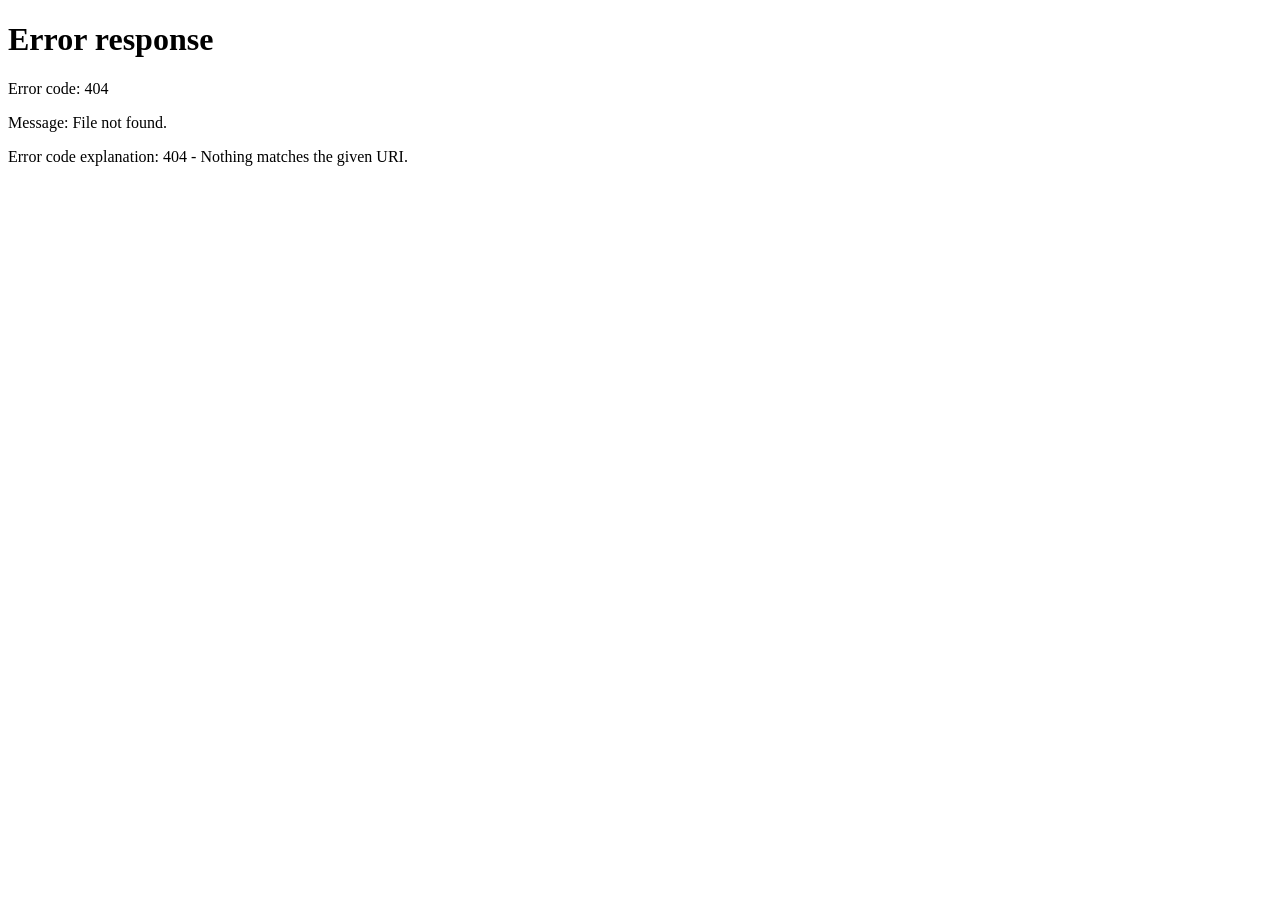
==== frontend/booking.html @ 2d78b128 "Merge pull request #2 from Krishna-Rawat-247/main Update booking and profile functionality" ====
<!DOCTYPE html>
<html lang="en">
<head>
    <meta charset="UTF-8">
    <meta name="viewport" content="width=device-width, initial-scale=1.0">
    <title>Library Reservation</title>
    <style>
        body {
            font-family: Arial, sans-serif;
            margin: 0;
            padding: 20px;
            background-color: #f5f5f5;
        }
        header {
            display: flex;
            justify-content: space-between;
            align-items: center;
            margin-bottom: 30px;
        }
        nav a {
            margin-left: 20px;
            text-decoration: none;
            color: #333;
        }
        .container {
            display: flex;
            gap: 30px;
        }
        .resource-section,
        .booking-section {
            background-color: white;
            padding: 20px;
            border-radius: 10px;
        }
        .resource-section {
            flex: 2;
        }
        .booking-section {
            flex: 1;
        }
        .filters {
            display: flex;
            gap: 10px;
            margin-bottom: 20px;
        }
        select,
        input,
        button {
            padding: 10px;
        }
        .resource-map {
            display: grid;
            grid-template-columns: repeat(5, 1fr);
            gap: 10px;
        }
        .resource-card {
            padding: 20px 10px;
            border: 1px solid #ccc;
            border-radius: 6px;
            text-align: center;
            cursor: pointer;
        }
        .resource-card:hover {
            background-color: #eee;
        }
        .booking-form {
            display: flex;
            flex-direction: column;
            gap: 15px;
        }
    </style>
</head>
<body>
    <header>
        <div>
            <h1>Library Reservation</h1>
            <p>Reserve your seat or library resource</p>
        </div>
        <nav>
            <a href="index.html">Home</a>
            <a href="myBooking.html">My Bookings</a>
            <a href="profile.html">Profile</a>
        </nav>
    </header>

    <main class="container">
        <section class="resource-section">
            <h2>Library Resources</h2>

            <div class="filters">
                <select id="resourceType">
                    <option value="all">All Resources</option>
                    <option value="seat">Seats</option>
                    <option value="discussion-room">Discussion Rooms</option>
                    <option value="projector">Projectors</option>
                </select>

                <select id="zone">
                    <option value="all">All Zones</option>
                    <option value="North Wing">North Wing</option>
                    <option value="South Wing">South Wing</option>
                </select>
            </div>

            <div id="resourceMap" class="resource-map"></div>
        </section>

        <section class="booking-section">
            <h2>Reserve Resource</h2>

            <div id="selectedResource">
                <p>Select a seat or resource to continue.</p>
            </div>

            <form id="bookingForm" class="booking-form">
                <label for="date">Date</label>
                <input type="date" id="date">

                <label for="startTime">Start Time</label>
                <input type="time" id="startTime">

                <label for="endTime">End Time</label>
                <input type="time" id="endTime">

                <button type="submit">Reserve</button>
            </form>
        </section>
    </main>

    <script>
        let resources = [];
        let selectedResource = null;
        let selectedResourceDiv = document.getElementById("selectedResource");
        let currentUser = JSON.parse(localStorage.getItem("currentUser"));

        if (!currentUser) {
            alert("Please login first");
            window.location.href = "login.html";
        }

        let getResources = async () => {
            let response = await fetch("http://localhost:3000/resources");
            resources = await response.json();
            showResources();
        };

        getResources();

        let showResources = () => {
            let resourceType = document.getElementById("resourceType").value;
            let zone = document.getElementById("zone").value;
            let date = document.getElementById("date").value;
            let startTime = document.getElementById("startTime").value;
            let endTime = document.getElementById("endTime").value;
            let resourceMap = document.getElementById("resourceMap");

            resourceMap.innerHTML = "";

            let bookings = JSON.parse(localStorage.getItem("bookings")) || [];

            let filteredResources = resources.filter(resource => {
                return (resourceType === "all" || resource.type === resourceType) &&
                    (zone === "all" || resource.zone === zone);
            });

            filteredResources.forEach(resource => {
                let booked = false;

                if (date !== "" && startTime !== "" && endTime !== "") {
                    booked = bookings.find(booking =>
                        booking.resourcesid === resource.id &&
                        booking.date === date &&
                        booking.startTime < endTime &&
                        booking.endTime > startTime
                    );
                }

                let status = booked ? "Reserved" : "Available";

                resourceMap.innerHTML += `
                    <div class="resource-card" onclick="selectResource('${resource.id}')">
                        <h3>${resource.name}</h3>
                        <p>Type: ${resource.type}</p>
                        <p>Zone: ${resource.zone}</p>
                        <p>Capacity: ${resource.capacity}</p>
                        <p>Status: ${status}</p>
                    </div>
                `;
            });
        };

        document.getElementById("resourceType").addEventListener("change", showResources);
        document.getElementById("zone").addEventListener("change", showResources);
        document.getElementById("date").addEventListener("change", showResources);
        document.getElementById("startTime").addEventListener("change", showResources);
        document.getElementById("endTime").addEventListener("change", showResources);

        let selectResource = (id) => {
            selectedResource = resources.find(resource => resource.id === id);

            selectedResourceDiv.innerHTML = `
                <h3>${selectedResource.name}</h3>
                <p>Type: ${selectedResource.type}</p>
                <p>Zone: ${selectedResource.zone}</p>
                <p>Capacity: ${selectedResource.capacity}</p>
            `;
        };

        let bookingForm = document.getElementById("bookingForm");

        bookingForm.addEventListener("submit", (event) => {
            event.preventDefault();

            let date = document.getElementById("date").value;
            let startTime = document.getElementById("startTime").value;
            let endTime = document.getElementById("endTime").value;

            if (!currentUser) {
                alert("Please login first");
                window.location.href = "login.html";
                return;
            }

            if (selectedResource === null) {
                alert("Please select a resource first");
                return;
            }

            if (date === "" || startTime === "" || endTime === "") {
                alert("Please fill all the details");
                return;
            }

            if (startTime >= endTime) {
                alert("End time must be after start time");
                return;
            }

            let bookings = JSON.parse(localStorage.getItem("bookings")) || [];

            let exist = bookings.find(booking =>
                booking.resourcesid === selectedResource.id &&
                booking.date === date &&
                booking.startTime < endTime &&
                booking.endTime > startTime
            );

            if (exist) {
                alert("This resource is already booked for this time");
                return;
            }

            let stud = {
                userEmail: currentUser.email,
                userName: currentUser.name,
                resourcesid: selectedResource.id,
                resourcesName: selectedResource.name,
                date: date,
                startTime: startTime,
                endTime: endTime
            };

            bookings.push(stud);

            localStorage.setItem("bookings", JSON.stringify(bookings));

            alert("Resource booked successfully");

            bookingForm.reset();

            selectedResource = null;

            selectedResourceDiv.innerHTML = `
                <p>Select a seat or resource to continue.</p>
            `;

            showResources();
        });
    </script>
</body>
</html>
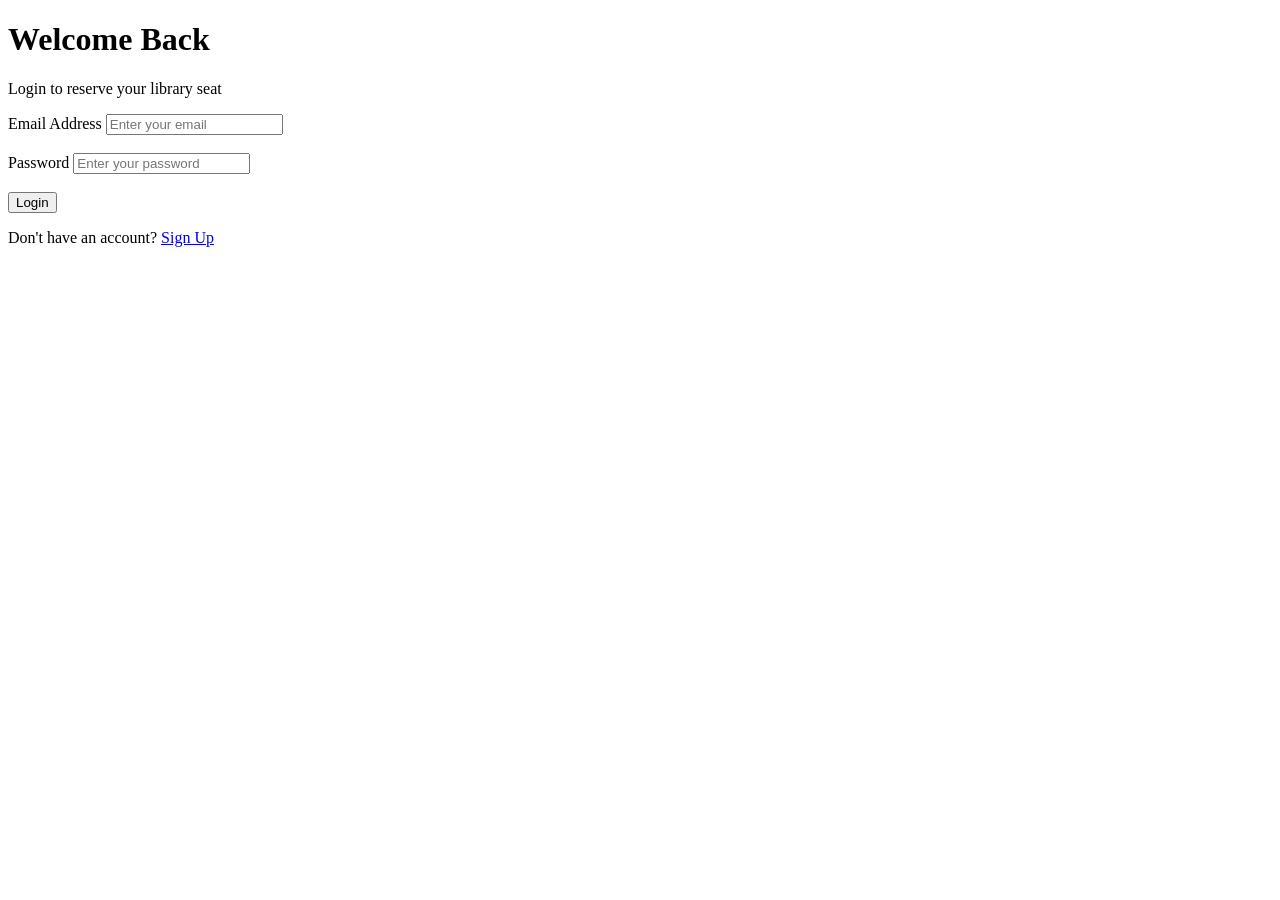
==== commit d8b86b65: "refactor: unify app data with JSON Server" ====
--- a/frontend/booking.html
+++ b/frontend/booking.html
@@ -91,7 +91,7 @@
                 <select id="resourceType">
                     <option value="all">All Resources</option>
                     <option value="seat">Seats</option>
-                    <option value="discussion-room">Discussion Rooms</option>
+                    <option value="discussion_room">Discussion Rooms</option>
                     <option value="projector">Projectors</option>
                 </select>
 
@@ -146,7 +146,7 @@
 
         getResources();
 
-        let showResources = () => {
+        let showResources = async () => {
             let resourceType = document.getElementById("resourceType").value;
             let zone = document.getElementById("zone").value;
             let date = document.getElementById("date").value;
@@ -156,7 +156,8 @@
 
             resourceMap.innerHTML = "";
 
-            let bookings = JSON.parse(localStorage.getItem("bookings")) || [];
+            let res = await fetch("http://localhost:3000/reservations");
+            let reservations = await res.json();
 
             let filteredResources = resources.filter(resource => {
                 return (resourceType === "all" || resource.type === resourceType) &&
@@ -167,11 +168,13 @@
                 let booked = false;
 
                 if (date !== "" && startTime !== "" && endTime !== "") {
-                    booked = bookings.find(booking =>
-                        booking.resourcesid === resource.id &&
-                        booking.date === date &&
-                        booking.startTime < endTime &&
-                        booking.endTime > startTime
+                    booked = reservations.find(reservation =>
+                        String(reservation.resourceId) === String(resource.id) &&
+                        reservation.date === date &&
+                        reservation.startTime < endTime &&
+                        reservation.endTime > startTime &&
+                        reservation.status !== "cancelled" &&
+                        reservation.status !== "no_show"
                     );
                 }
 
@@ -179,7 +182,7 @@
 
                 resourceMap.innerHTML += `
                     <div class="resource-card" onclick="selectResource('${resource.id}')">
-                        <h3>${resource.name}</h3>
+                        <h3>${resource.label || resource.name}</h3>
                         <p>Type: ${resource.type}</p>
                         <p>Zone: ${resource.zone}</p>
                         <p>Capacity: ${resource.capacity}</p>
@@ -196,10 +199,10 @@
         document.getElementById("endTime").addEventListener("change", showResources);
 
         let selectResource = (id) => {
-            selectedResource = resources.find(resource => resource.id === id);
+            selectedResource = resources.find(resource => String(resource.id) === String(id));
 
             selectedResourceDiv.innerHTML = `
-                <h3>${selectedResource.name}</h3>
+                <h3>${selectedResource.label || selectedResource.name}</h3>
                 <p>Type: ${selectedResource.type}</p>
                 <p>Zone: ${selectedResource.zone}</p>
                 <p>Capacity: ${selectedResource.capacity}</p>
@@ -208,7 +211,7 @@
 
         let bookingForm = document.getElementById("bookingForm");
 
-        bookingForm.addEventListener("submit", (event) => {
+        bookingForm.addEventListener("submit", async (event) => {
             event.preventDefault();
 
             let date = document.getElementById("date").value;
@@ -236,13 +239,16 @@
                 return;
             }
 
-            let bookings = JSON.parse(localStorage.getItem("bookings")) || [];
-
-            let exist = bookings.find(booking =>
-                booking.resourcesid === selectedResource.id &&
-                booking.date === date &&
-                booking.startTime < endTime &&
-                booking.endTime > startTime
+            let res = await fetch("http://localhost:3000/reservations");
+            let reservations = await res.json();
+
+            let exist = reservations.find(reservation =>
+                String(reservation.resourceId) === String(selectedResource.id) &&
+                reservation.date === date &&
+                reservation.startTime < endTime &&
+                reservation.endTime > startTime &&
+                reservation.status !== "cancelled" &&
+                reservation.status !== "no_show"
             );
 
             if (exist) {
@@ -250,19 +256,30 @@
                 return;
             }
 
-            let stud = {
-                userEmail: currentUser.email,
-                userName: currentUser.name,
-                resourcesid: selectedResource.id,
-                resourcesName: selectedResource.name,
+            let newReservation = {
+                userId: currentUser.id,
+                resourceId: selectedResource.id,
                 date: date,
                 startTime: startTime,
-                endTime: endTime
+                endTime: endTime,
+                status: "pending",
+                priorityScore: null,
+                checkedIn: false,
+                createdAt: new Date().toISOString()
             };
 
-            bookings.push(stud);
-
-            localStorage.setItem("bookings", JSON.stringify(bookings));
+            let response = await fetch("http://localhost:3000/reservations", {
+                method: "POST",
+                headers: {
+                    "Content-Type": "application/json"
+                },
+                body: JSON.stringify(newReservation)
+            });
+
+            if (!response.ok) {
+                alert("Booking failed");
+                return;
+            }
 
             alert("Resource booked successfully");
 
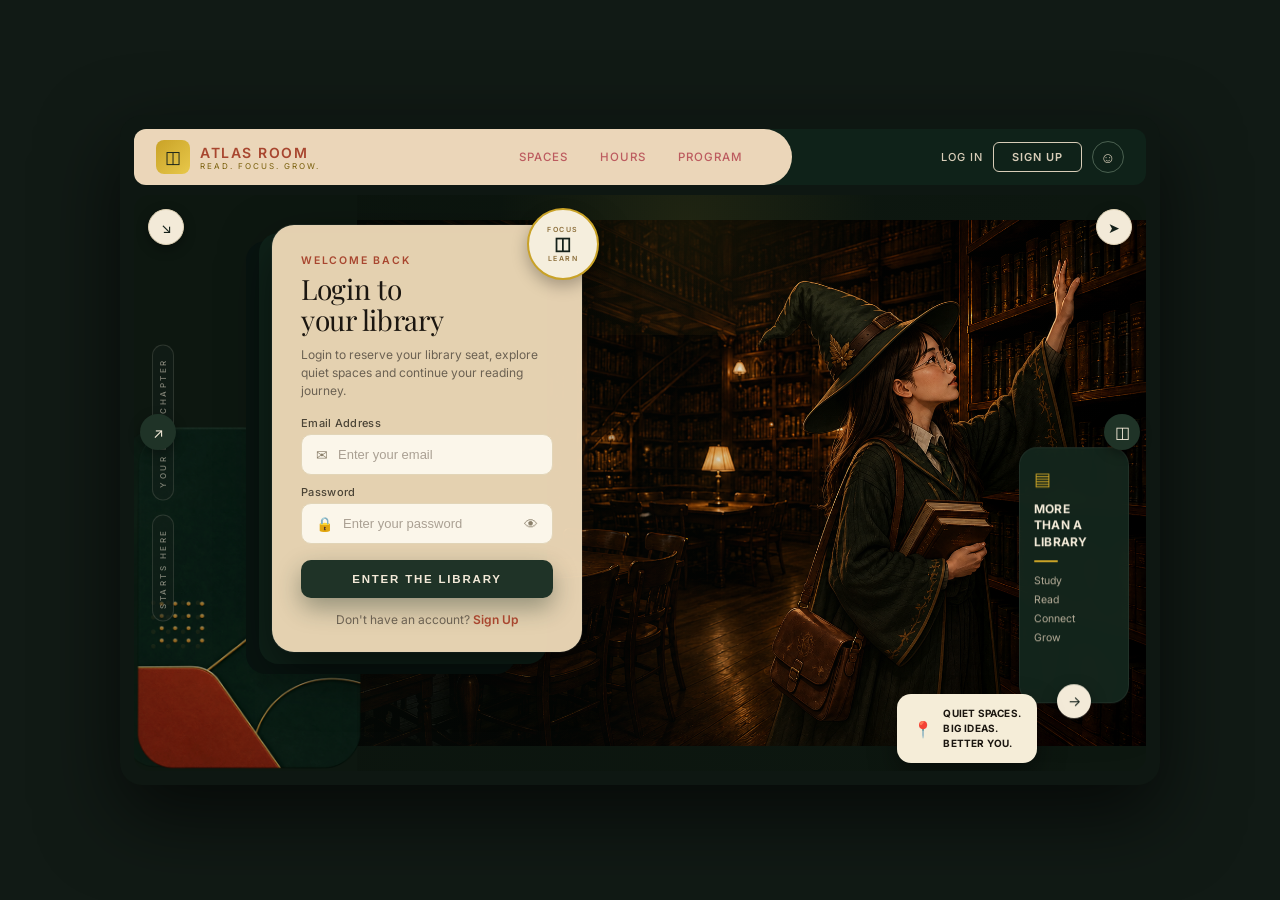
==== commit fd0a6c54: "frontend: booking page seat picker (map of the chosen room, taken seats, choose seats, send the wish" ====
--- a/frontend/booking.html
+++ b/frontend/booking.html
@@ -1,146 +1,267 @@
 <!DOCTYPE html>
 <html lang="en">
+
 <head>
     <meta charset="UTF-8">
     <meta name="viewport" content="width=device-width, initial-scale=1.0">
-    <title>Library Reservation</title>
-    <style>
-        body {
-            font-family: Arial, sans-serif;
-            margin: 0;
-            padding: 20px;
-            background-color: #f5f5f5;
-        }
-        header {
-            display: flex;
-            justify-content: space-between;
-            align-items: center;
-            margin-bottom: 30px;
-        }
-        nav a {
-            margin-left: 20px;
-            text-decoration: none;
-            color: #333;
-        }
-        .container {
-            display: flex;
-            gap: 30px;
-        }
-        .resource-section,
-        .booking-section {
-            background-color: white;
-            padding: 20px;
-            border-radius: 10px;
-        }
-        .resource-section {
-            flex: 2;
-        }
-        .booking-section {
-            flex: 1;
-        }
-        .filters {
-            display: flex;
-            gap: 10px;
-            margin-bottom: 20px;
-        }
-        select,
-        input,
-        button {
-            padding: 10px;
-        }
-        .resource-map {
-            display: grid;
-            grid-template-columns: repeat(5, 1fr);
-            gap: 10px;
-        }
-        .resource-card {
-            padding: 20px 10px;
-            border: 1px solid #ccc;
-            border-radius: 6px;
-            text-align: center;
-            cursor: pointer;
-        }
-        .resource-card:hover {
-            background-color: #eee;
-        }
-        .booking-form {
-            display: flex;
-            flex-direction: column;
-            gap: 15px;
-        }
-    </style>
+    <title>Reserve a Resource — Atlas Room</title>
+    <link rel="preconnect" href="https://fonts.googleapis.com">
+    <link rel="preconnect" href="https://fonts.gstatic.com" crossorigin>
+    <link
+        href="https://fonts.googleapis.com/css2?family=DM+Serif+Display:ital@0;1&family=Cinzel:wght@500;600;700;800;900&family=Inter:wght@300;400;500;600;700;800&family=JetBrains+Mono:wght@400;500;600;700&display=swap"
+        rel="stylesheet">
+    <link rel="stylesheet" href="css/index.css">
+    <link rel="stylesheet" href="css/app.css">
+    <link rel="stylesheet" href="css/seats.css">
 </head>
+
 <body>
-    <header>
-        <div>
-            <h1>Library Reservation</h1>
-            <p>Reserve your seat or library resource</p>
+
+    <!-- Full-Screen Interactive Golden Constellation Canvas Animation -->
+    <canvas id="goldenConstellationCanvas" class="golden-constellation-bg"></canvas>
+
+    <!-- ==================== HEADER & NAVIGATION ==================== -->
+    <header class="header">
+        <div class="container header__inner">
+            <!-- Brand Logo -->
+            <a href="index.html" class="brand" aria-label="Atlas Room Home">
+                <svg class="brand__icon" width="28" height="28" viewBox="0 0 28 28" fill="none"
+                    xmlns="http://www.w3.org/2000/svg">
+                    <polygon points="14,3 25,9 14,15 3,9" fill="#F1E6D1" opacity="0.95" />
+                    <polygon points="3,9 14,15 14,25 3,19" fill="#944638" />
+                    <polygon points="14,15 25,9 25,19 14,25" fill="#4A261D" />
+                </svg>
+                <span class="brand__name">ATLAS ROOM</span>
+            </a>
+
+            <!-- Center Links -->
+            <nav class="nav__links" id="navLinks" aria-label="Main Navigation">
+                <a href="index.html" class="nav__link">HOME</a>
+                <a href="booking.html" class="nav__link active">RESERVE A SEAT</a>
+                <a href="myBooking.html" class="nav__link">MY BOOKINGS</a>
+                <a href="profile.html" class="nav__link">PROFILE</a>
+                <a href="admin.html" class="nav__link" id="navAdminBtn" style="display: none;">ADMIN</a>
+                <a href="login.html" class="nav__link" id="navLoginBtn">LOG IN</a>
+                <a href="sign_up.html" class="nav__link" id="navSignupBtn">SIGN UP</a>
+            </nav>
+
+            <!-- Right Actions -->
+            <div class="header__actions">
+                <a href="myBooking.html" class="btn btn--outline-dark">MY RESERVATIONS</a>
+            </div>
         </div>
-        <nav>
-            <a href="index.html">Home</a>
-            <a href="myBooking.html">My Bookings</a>
-            <a href="profile.html">Profile</a>
-        </nav>
     </header>
 
+    <!-- ==================== TOP DECORATIVE SHELF WIDGET ==================== -->
+    <section class="shelf-widget" aria-hidden="true">
+        <div class="shelf-widget__top-bar">
+            <div class="shelf-widget__pills">
+                <span class="pill pill--brick"></span>
+                <span class="pill pill--dark"></span>
+                <span class="pill pill--brick"></span>
+            </div>
+            <div class="shelf-widget__lines">
+                <span class="line"></span>
+                <span class="line"></span>
+                <span class="line"></span>
+                <span class="line"></span>
+            </div>
+        </div>
+        <div class="shelf-widget__bottom-bar">
+            <div class="shelf-widget__olive-light"></div>
+            <div class="shelf-widget__olive-dark"></div>
+        </div>
+    </section>
+
+    <!-- ==================== MAIN CONTENT ==================== -->
     <main class="container">
-        <section class="resource-section">
-            <h2>Library Resources</h2>
-
-            <div class="filters">
-                <select id="resourceType">
-                    <option value="all">All Resources</option>
-                    <option value="seat">Seats</option>
-                    <option value="discussion_room">Discussion Rooms</option>
-                    <option value="projector">Projectors</option>
-                </select>
-
-                <select id="zone">
-                    <option value="all">All Zones</option>
-                    <option value="North Wing">North Wing</option>
-                    <option value="South Wing">South Wing</option>
-                </select>
-            </div>
-
-            <div id="resourceMap" class="resource-map"></div>
-        </section>
-
-        <section class="booking-section">
-            <h2>Reserve Resource</h2>
-
-            <div id="selectedResource">
-                <p>Select a seat or resource to continue.</p>
-            </div>
-
-            <form id="bookingForm" class="booking-form">
-                <label for="date">Date</label>
-                <input type="date" id="date">
-
-                <label for="startTime">Start Time</label>
-                <input type="time" id="startTime">
-
-                <label for="endTime">End Time</label>
-                <input type="time" id="endTime">
-
-                <button type="submit">Reserve</button>
-            </form>
-        </section>
+        <div class="page-header">
+            <span class="eyebrow">LIBRARY SEAT & RESOURCE RESERVATION</span>
+            <h1 class="page-title">Reserve a Resource</h1>
+            <p class="page-subtitle">Select a study room, discussion carrel, or workstation. Priority Queue allocation
+                automatically guarantees fair access for academic deadlines.</p>
+        </div>
+
+        <div class="booking-layout">
+            <!-- Left Column: Available Resources Grid & Filters -->
+            <section class="resource-section">
+                <div class="resource-section__header">
+                    <h2 class="section-heading">Available Spaces</h2>
+                </div>
+
+                <!-- Modern Filter Controls -->
+                <div class="filters">
+                    <div class="filter-group">
+                        <label class="filter-label" for="resourceType">Resource Type</label>
+                        <select id="resourceType">
+                            <option value="all">All Resources</option>
+                            <option value="conference room">Conference Room</option>
+                            <option value="study room">Study Rooms</option>
+                            <option value="discussion_room">Research Rooms</option>
+                            <option value="carrel">Individual Carrels</option>
+                            <option value="computer station">Computer Stations</option>
+                            <option value="seminar hall">Projector Room</option>
+                            <option value="reading pod">Reading Pods</option>
+                            <option value="community study hall">Community Study Hall</option>
+                        </select>
+                    </div>
+
+                    <div class="filter-group">
+                        <label class="filter-label" for="zone">Library Zone</label>
+                        <select id="zone">
+                            <option value="all">All Library Zones</option>
+                            <option value="Silent Zone">Silent Zone</option>
+                            <option value="Collaborative Zone">Collaborative Zone</option>
+                            <option value="Digital Lab">Digital Lab</option>
+                            <option value="Conference Zone">Conference Zone</option>
+                            <option value="Open Reading Zone">Open Reading Zone</option>
+                        </select>
+                    </div>
+                </div>
+
+                <!-- Resource Cards Grid -->
+                <div id="resourceMap" class="resource-map"></div>
+            </section>
+
+            <!-- Right Column: Selected Space & Booking Form -->
+            <section class="booking-section">
+                <span class="eyebrow">TIME SLOT & CONFIRMATION</span>
+                <h2 class="section-heading" style="font-size: 1.35rem; margin-bottom: 16px;">Booking Details</h2>
+
+                <div id="selectedResource">
+                    <p style="text-align: center; padding: 12px 0;">Select a seat or space from the left to begin.</p>
+                </div>
+
+                <!-- Suggestions: other spaces with enough free seats (shown only when the chosen one is too full) -->
+                <div id="suggestionsBox" class="resource-card" style="margin: 12px 0; cursor: default;" hidden>
+                    <h3>Suggestions</h3>
+                    <p id="suggestionsHint"></p>
+                    <div id="suggestionsList"></div>
+                </div>
+
+                <!-- Seat picker: the map of the chosen room (shown only for rooms that have a seat map) -->
+                <div id="seatBox" class="resource-card" style="margin: 12px 0; cursor: default;" hidden>
+                    <h3>Choose your seats</h3>
+                    <p id="seatHint"></p>
+                    <div class="seat-front">FRONT OF THE ROOM</div>
+                    <div id="seatGrid"></div>
+                    <div class="seat-legend">
+                        <span><span class="seat seat-free"></span>Free</span>
+                        <span><span class="seat seat-taken"></span>Taken</span>
+                        <span><span class="seat seat-chosen"></span>Your choice</span>
+                    </div>
+                    <div id="seatChosen"></div>
+                    <button type="button" id="seatClearBtn" class="btn btn--outline-dark" style="margin-top: 8px;">CLEAR MY CHOICE</button>
+                </div>
+
+                <form id="bookingForm" class="booking-form">
+                    <div class="form-group">
+                        <label for="date">Date</label>
+                        <input type="date" id="date" required>
+                    </div>
+
+                    <div class="form-group">
+                        <label for="startTime">Start Time</label>
+                        <input type="time" id="startTime" step="1800" required>
+                    </div>
+
+                    <div class="form-group">
+                        <label for="endTime">End Time</label>
+                        <input type="time" id="endTime" step="1800" required>
+                    </div>
+
+                    <div class="form-group">
+                        <label for="purpose">Purpose</label>
+                        <select id="purpose">
+                            <option value="general_study">General study</option>
+                            <option value="project_work">Project work</option>
+                            <option value="quarterly_test">Quarterly test</option>
+                            <option value="mid_semester_exam">Mid semester exam</option>
+                            <option value="end_semester_exam">End semester exam</option>
+                            <option value="job_interview">Job interview</option>
+                        </select>
+                    </div>
+
+                    <div class="form-group" id="eventDateGroup" hidden>
+                        <label for="eventDate">Event date (day of the exam or interview)</label>
+                        <input type="date" id="eventDate">
+                    </div>
+
+                    <div class="form-group">
+                        <label for="memberEmails">Other group members' emails (optional)</label>
+                        <input type="text" id="memberEmails" placeholder="friend1@university.edu, friend2@university.edu">
+                    </div>
+
+                    <button type="submit" class="btn btn--brick-cta">SEND REQUEST →</button>
+                </form>
+            </section>
+        </div>
     </main>
 
+    <!-- ==================== FOOTER ==================== -->
+    <footer class="footer">
+        <div class="container">
+            <p>Atlas Room &copy; 2026. University Library Management System with Dynamic Priority Queue.</p>
+        </div>
+    </footer>
+
+    <script src="js/api.js"></script>
+    <script src="js/seatGrid.js"></script>
     <script>
         let resources = [];
         let selectedResource = null;
         let selectedResourceDiv = document.getElementById("selectedResource");
         let currentUser = JSON.parse(localStorage.getItem("currentUser"));
 
-        if (!currentUser) {
+        if (!currentUser || !localStorage.getItem("token")) {
             alert("Please login first");
             window.location.href = "login.html";
         }
 
         let getResources = async () => {
-            let response = await fetch("http://localhost:3000/resources");
-            resources = await response.json();
+            try {
+                let result = await apiGet("/resources");
+                resources = result.data;
+            } catch (error) {
+                alert(error.message);
+                return;
+            }
+
+            let urlParams = new URLSearchParams(window.location.search);
+            let typeParam = urlParams.get("type") || urlParams.get("resourceType");
+            if (typeParam) {
+                let resourceTypeSelect = document.getElementById("resourceType");
+                if (resourceTypeSelect) {
+                    let matchedOpt = Array.from(resourceTypeSelect.options).find(opt =>
+                        opt.value.toLowerCase() === typeParam.toLowerCase() ||
+                        opt.text.toLowerCase().includes(typeParam.toLowerCase())
+                    );
+                    if (matchedOpt) {
+                        resourceTypeSelect.value = matchedOpt.value;
+                    } else {
+                        let newOpt = new Option(typeParam, typeParam);
+                        resourceTypeSelect.add(newOpt);
+                        resourceTypeSelect.value = typeParam;
+                    }
+                }
+            }
+
+            let zoneParam = urlParams.get("zone");
+            if (zoneParam) {
+                let zoneSelect = document.getElementById("zone");
+                if (zoneSelect) {
+                    let matchedOpt = Array.from(zoneSelect.options).find(opt =>
+                        opt.value.toLowerCase() === zoneParam.toLowerCase() ||
+                        opt.text.toLowerCase().includes(zoneParam.toLowerCase()) ||
+                        (zoneParam.toLowerCase().includes("silent") && opt.value === "Silent Zone") ||
+                        (zoneParam.toLowerCase().includes("quiet") && opt.value === "Silent Zone")
+                    );
+                    if (matchedOpt) {
+                        zoneSelect.value = matchedOpt.value;
+                    }
+                }
+            }
+
             showResources();
         };
 
@@ -156,31 +277,45 @@
 
             resourceMap.innerHTML = "";
 
-            let res = await fetch("http://localhost:3000/reservations");
-            let reservations = await res.json();
-
             let filteredResources = resources.filter(resource => {
-                return (resourceType === "all" || resource.type === resourceType) &&
-                    (zone === "all" || resource.zone === zone);
+                if (resource.active === false) {
+                    return false;
+                }
+                let matchesType = resourceType === "all" ||
+                    resource.type.toLowerCase() === resourceType.toLowerCase() ||
+                    (resourceType.toLowerCase() === "conference room" && (resource.type.toLowerCase().includes("discussion") || resource.type.toLowerCase().includes("community") || resource.type.toLowerCase().includes("conference"))) ||
+                    (resourceType.toLowerCase() === "seminar hall" && (resource.type.toLowerCase().includes("seminar") || resource.type.toLowerCase().includes("projector"))) ||
+                    (resourceType.toLowerCase() === "discussion_room" && (resource.type.toLowerCase().includes("discussion") || resource.type.toLowerCase().includes("research")));
+
+                let matchesZone = zone === "all" ||
+                    resource.zone === zone ||
+                    (zone === "Silent Zone" && (resource.zone === "Silent Zone" || resource.zone === "Quiet Zone" || resource.zone === "Silent Room"));
+
+                return matchesType && matchesZone;
             });
 
-            filteredResources.forEach(resource => {
-                let booked = false;
-
-                if (date !== "" && startTime !== "" && endTime !== "") {
-                    booked = reservations.find(reservation =>
-                        String(reservation.resourceId) === String(resource.id) &&
-                        reservation.date === date &&
-                        reservation.startTime < endTime &&
-                        reservation.endTime > startTime &&
-                        reservation.status !== "cancelled" &&
-                        reservation.status !== "no_show"
-                    );
-                }
-
-                let status = booked ? "Reserved" : "Available";
-
-                resourceMap.innerHTML += `
+            let cardsHtml = "";
+
+            for (let i = 0; i < filteredResources.length; i++) {
+                let resource = filteredResources[i];
+                let status = `Available (${resource.capacity} seat${resource.capacity !== 1 ? 's' : ''})`;
+
+                // the server counts the booked seats for the chosen time
+                if (date !== "" && startTime !== "" && endTime !== "" && startTime < endTime) {
+                    try {
+                        let result = await apiGet(
+                            `/resources/${resource.id}/availability?date=${date}&startTime=${startTime}&endTime=${endTime}`
+                        );
+                        let availableSeats = result.data.available;
+                        status = availableSeats === 0
+                            ? "Full"
+                            : `Available (${availableSeats} seat${availableSeats !== 1 ? 's' : ''} left)`;
+                    } catch (error) {
+                        status = "Availability not known";
+                    }
+                }
+
+                cardsHtml += `
                     <div class="resource-card" onclick="selectResource('${resource.id}')">
                         <h3>${resource.label || resource.name}</h3>
                         <p>Type: ${resource.type}</p>
@@ -189,7 +324,9 @@
                         <p>Status: ${status}</p>
                     </div>
                 `;
-            });
+            }
+
+            resourceMap.innerHTML = cardsHtml;
         };
 
         document.getElementById("resourceType").addEventListener("change", showResources);
@@ -207,16 +344,218 @@
                 <p>Zone: ${selectedResource.zone}</p>
                 <p>Capacity: ${selectedResource.capacity}</p>
             `;
+            updateSuggestions();
+            chosenSeats = [];
+            loadSeatMap();
         };
 
-        let bookingForm = document.getElementById("bookingForm");
-
-        bookingForm.addEventListener("submit", async (event) => {
-            event.preventDefault();
-
+        // ---- suggestions (Phase 3) ----
+        // the group is the person who books plus the emails in the members box
+        let getGroupSize = () => {
+            let emails = document.getElementById("memberEmails").value
+                .split(",")
+                .map(email => email.trim())
+                .filter(email => email !== "");
+            return 1 + emails.length;
+        };
+
+        // each call gets a number, so an old slow answer never replaces a newer one
+        let suggestionsCall = 0;
+
+        // when the chosen space has fewer free seats than the group, ask the server for other spaces
+        let updateSuggestions = async () => {
+            let box = document.getElementById("suggestionsBox");
             let date = document.getElementById("date").value;
             let startTime = document.getElementById("startTime").value;
             let endTime = document.getElementById("endTime").value;
+            let call = ++suggestionsCall;
+
+            box.hidden = true;
+            if (selectedResource === null || date === "" || startTime === "" || endTime === "" || startTime >= endTime) {
+                return;
+            }
+            let groupSize = getGroupSize();
+
+            try {
+                let availability = await apiGet(
+                    `/resources/${selectedResource.id}/availability?date=${date}&startTime=${startTime}&endTime=${endTime}`
+                );
+                if (availability.data.available >= groupSize) {
+                    return;
+                }
+                let query = `date=${date}&startTime=${startTime}&endTime=${endTime}&groupSize=${groupSize}` +
+                    `&type=${encodeURIComponent(selectedResource.type)}&zone=${encodeURIComponent(selectedResource.zone || "")}`;
+                let result = await apiGet("/recommendations?" + query);
+                if (call !== suggestionsCall) {
+                    return;
+                }
+                showSuggestions(result.data.slice(0, 5));
+            } catch (error) {
+                // the box simply stays hidden
+            }
+        };
+
+        let showSuggestions = (list) => {
+            let box = document.getElementById("suggestionsBox");
+            let hint = document.getElementById("suggestionsHint");
+            let listDiv = document.getElementById("suggestionsList");
+            listDiv.innerHTML = "";
+
+            if (list.length === 0) {
+                hint.innerText = "This space is too full for your group, and no other space has enough free seats at that time. " +
+                    "You can still send the request. If it cannot be seated you can join the waitlist.";
+            } else {
+                hint.innerText = "This space does not have enough free seats for your group at that time. These do:";
+            }
+
+            list.forEach(item => {
+                let line = document.createElement("div");
+                line.style.margin = "8px 0";
+                line.innerText = item.label + " (" + item.zone + ", " + item.freeSeats + " seat" + (item.freeSeats !== 1 ? "s" : "") + " free) ";
+
+                // one click switches the chosen space to this one
+                let button = document.createElement("button");
+                button.type = "button";
+                button.className = "btn btn--outline-dark";
+                button.style.display = "block";
+                button.style.marginTop = "6px";
+                button.innerText = "USE THIS SPACE";
+                button.addEventListener("click", () => selectResource(item.id));
+                line.appendChild(button);
+                listDiv.appendChild(line);
+            });
+            box.hidden = false;
+        };
+
+        document.getElementById("date").addEventListener("change", updateSuggestions);
+        document.getElementById("startTime").addEventListener("change", updateSuggestions);
+        document.getElementById("endTime").addEventListener("change", updateSuggestions);
+        document.getElementById("memberEmails").addEventListener("change", updateSuggestions);
+
+        // ---- seat picker (Phase 4) ----
+        // The seats the student clicks are only a WISH. Nothing is held. When the request is allocated the student
+        // gets these seats if they are still free, otherwise the nearest free seats.
+
+        let seatMap = null;      // the answer of the server for the chosen room, date and time: {rows, cols, seats}
+        let chosenSeats = [];    // the names of the seats the student clicked, like ["A1", "A2"]
+        let seatCall = 0;        // each call gets a number, so an old slow answer never replaces a newer one
+
+        // find the seat that sits in a square of the grid, or null
+        function findSeat(row, col) {
+            if (seatMap === null) return null;
+            for (let i = 0; i < seatMap.seats.length; i++) {
+                if (seatMap.seats[i].row === row && seatMap.seats[i].col === col) {
+                    return seatMap.seats[i];
+                }
+            }
+            return null;
+        }
+
+        // what a square looks like: no seat, a free seat, a taken seat or a seat the student chose
+        function getSeatCell(row, col) {
+            let seat = findSeat(row, col);
+            if (seat === null) return { state: "empty", label: "" };
+            if (seat.taken) return { state: "taken", label: seat.label };
+            if (chosenSeats.includes(seat.label)) return { state: "chosen", label: seat.label };
+            return { state: "free", label: seat.label };
+        }
+
+        // the student clicked a square: choose the seat, or un-choose it
+        function clickSeat(row, col) {
+            let seat = findSeat(row, col);
+            if (seat === null || seat.taken) return;
+
+            if (chosenSeats.includes(seat.label)) {
+                chosenSeats.splice(chosenSeats.indexOf(seat.label), 1);
+            } else if (chosenSeats.length < getGroupSize()) {
+                chosenSeats.push(seat.label);
+            } else {
+                alert("Your group has " + getGroupSize() + " person(s), so you can choose " + getGroupSize() + " seat(s). Click a chosen seat to change it.");
+            }
+            drawSeats();
+        }
+
+        // draw the map again and write how many seats are chosen
+        function drawSeats() {
+            let grid = document.getElementById("seatGrid");
+            drawSeatGrid(grid, seatMap.rows, seatMap.cols, getSeatCell, clickSeat);
+            grid.classList.add("picker");
+
+            let need = getGroupSize();
+            document.getElementById("seatHint").innerText =
+                "Your group has " + need + " person(s). Your seats are only a wish: the seats are given when the request is allocated, " +
+                "and if a seat is taken by a request with a higher priority you get the nearest free seats.";
+            document.getElementById("seatChosen").innerText = chosenSeats.length === 0
+                ? "No seats chosen. The library will choose seats for you."
+                : "Chosen: " + chosenSeats.join(", ") + " (" + chosenSeats.length + " of " + need + ")";
+        }
+
+        // ask the server for the seat map of the chosen room at the chosen time
+        let loadSeatMap = async () => {
+            let box = document.getElementById("seatBox");
+            let date = document.getElementById("date").value;
+            let startTime = document.getElementById("startTime").value;
+            let endTime = document.getElementById("endTime").value;
+            let call = ++seatCall;
+
+            box.hidden = true;
+            seatMap = null;
+            if (selectedResource === null || date === "" || startTime === "" || endTime === "" || startTime >= endTime) {
+                return;
+            }
+
+            try {
+                let result = await apiGet(`/resources/${selectedResource.id}/seats?date=${date}&startTime=${startTime}&endTime=${endTime}`);
+                if (call !== seatCall) {
+                    return;
+                }
+                seatMap = result.data;
+
+                // a seat that was chosen but is taken at this time cannot stay chosen
+                chosenSeats = chosenSeats.filter(label => {
+                    let seat = seatMap.seats.find(item => item.label === label);
+                    return seat && !seat.taken;
+                });
+                drawSeats();
+                box.hidden = false;
+            } catch (error) {
+                // a room without a seat map answers 400: the picker simply stays hidden
+            }
+        };
+
+        // the group got smaller: keep only as many chosen seats as there are people
+        function groupChanged() {
+            if (seatMap === null) return;
+            while (chosenSeats.length > getGroupSize()) {
+                chosenSeats.pop();
+            }
+            drawSeats();
+        }
+
+        document.getElementById("date").addEventListener("change", loadSeatMap);
+        document.getElementById("startTime").addEventListener("change", loadSeatMap);
+        document.getElementById("endTime").addEventListener("change", loadSeatMap);
+        document.getElementById("memberEmails").addEventListener("change", groupChanged);
+        document.getElementById("seatClearBtn").addEventListener("click", function () {
+            chosenSeats = [];
+            if (seatMap !== null) drawSeats();
+        });
+
+        let bookingForm = document.getElementById("bookingForm");
+
+        // the event date is only needed when the purpose is not general study
+        function toggleEventDate() {
+            let purpose = document.getElementById("purpose").value;
+            document.getElementById("eventDateGroup").hidden = purpose === "general_study";
+        }
+        document.getElementById("purpose").addEventListener("change", toggleEventDate);
+
+        bookingForm.addEventListener("submit", async (event) => {
+            event.preventDefault();
+
+            let date = document.getElementById("date").value;
+            let startTime = document.getElementById("startTime").value;
+            let endTime = document.getElementById("endTime").value;
 
             if (!currentUser) {
                 alert("Please login first");
@@ -234,58 +573,67 @@
                 return;
             }
 
+            let todayStr = new Date().toISOString().split("T")[0];
+            if (date < todayStr) {
+                alert("Cannot book in the past.");
+                return;
+            }
+
             if (startTime >= endTime) {
                 alert("End time must be after start time");
                 return;
             }
 
-            let res = await fetch("http://localhost:3000/reservations");
-            let reservations = await res.json();
-
-            let exist = reservations.find(reservation =>
-                String(reservation.resourceId) === String(selectedResource.id) &&
-                reservation.date === date &&
-                reservation.startTime < endTime &&
-                reservation.endTime > startTime &&
-                reservation.status !== "cancelled" &&
-                reservation.status !== "no_show"
-            );
-
-            if (exist) {
-                alert("This resource is already booked for this time");
-                return;
-            }
-
-            let newReservation = {
-                userId: currentUser.id,
-                resourceId: selectedResource.id,
-                date: date,
-                startTime: startTime,
-                endTime: endTime,
-                status: "pending",
-                priorityScore: null,
-                checkedIn: false,
-                createdAt: new Date().toISOString()
-            };
-
-            let response = await fetch("http://localhost:3000/reservations", {
-                method: "POST",
-                headers: {
-                    "Content-Type": "application/json"
-                },
-                body: JSON.stringify(newReservation)
-            });
-
-            if (!response.ok) {
-                alert("Booking failed");
-                return;
-            }
-
-            alert("Resource booked successfully");
+            let purpose = document.getElementById("purpose").value;
+            let eventDate = document.getElementById("eventDate").value;
+            if (purpose !== "general_study" && eventDate === "") {
+                alert("Please pick the event date (the day of the exam or interview)");
+                return;
+            }
+
+            // the other members of the group, written as emails separated by commas
+            let memberEmails = document.getElementById("memberEmails").value
+                .split(",")
+                .map(email => email.trim())
+                .filter(email => email !== "");
+
+            // the seats are optional. If the student chose some, there must be one seat for every person of the group
+            if (chosenSeats.length > 0 && chosenSeats.length !== memberEmails.length + 1) {
+                alert("Please choose exactly " + (memberEmails.length + 1) + " seat(s) for your group, or clear your choice and let the library choose.");
+                return;
+            }
+
+            // the server checks everything. It saves the request as pending, or allocates it at once
+            // when the admin has already run the allocation for that date. The answer says which one
+            try {
+                let result = await apiPost("/reservations", {
+                    resourceId: selectedResource.id,
+                    date: date,
+                    startTime: startTime,
+                    endTime: endTime,
+                    purpose: purpose,
+                    eventDate: purpose === "general_study" ? undefined : eventDate,
+                    memberEmails: memberEmails,
+                    preferredSeats: chosenSeats.length > 0 ? chosenSeats : undefined
+                });
+                if (result.data && result.data.status === "unallocated") {
+                    alert(result.message + "\n\nOpen MY BOOKINGS to answer an offer, join the waitlist or cancel the request.");
+                } else {
+                    alert(result.message);
+                }
+            } catch (error) {
+                // for example "No seats left for that time"
+                alert(error.message);
+                showResources();
+                return;
+            }
 
             bookingForm.reset();
+            toggleEventDate();
 
             selectedResource = null;
+            chosenSeats = [];
+            loadSeatMap();
 
             selectedResourceDiv.innerHTML = `
                 <p>Select a seat or resource to continue.</p>
@@ -294,5 +642,79 @@
             showResources();
         });
     </script>
+    <script src="js/script.js"></script>
+    <script>
+      (function () {
+        const canvas = document.getElementById('goldenConstellationCanvas');
+        if (!canvas) return;
+        const ctx = canvas.getContext('2d');
+
+        let width = canvas.width = window.innerWidth;
+        let height = canvas.height = window.innerHeight;
+
+        window.addEventListener('resize', () => {
+          width = canvas.width = window.innerWidth;
+          height = canvas.height = window.innerHeight;
+        });
+
+        const nodes = [];
+        const nodeCount = 50;
+
+        for (let i = 0; i < nodeCount; i++) {
+          nodes.push({
+            x: Math.random() * width,
+            y: Math.random() * height,
+            vx: (Math.random() - 0.5) * 0.6,
+            vy: (Math.random() - 0.5) * 0.6,
+            radius: Math.random() * 2.5 + 1.5,
+            pulse: Math.random() * Math.PI * 2
+          });
+        }
+
+        function draw() {
+          ctx.clearRect(0, 0, width, height);
+
+          nodes.forEach((node, i) => {
+            node.x += node.vx;
+            node.y += node.vy;
+            node.pulse += 0.03;
+
+            if (node.x < 0 || node.x > width) node.vx *= -1;
+            if (node.y < 0 || node.y > height) node.vy *= -1;
+
+            const glowRad = node.radius + Math.sin(node.pulse) * 1.2;
+            ctx.beginPath();
+            ctx.arc(node.x, node.y, Math.max(1, glowRad), 0, Math.PI * 2);
+            ctx.fillStyle = 'rgba(232, 195, 130, 0.85)';
+            ctx.shadowColor = 'rgba(232, 195, 130, 0.9)';
+            ctx.shadowBlur = 10;
+            ctx.fill();
+            ctx.shadowBlur = 0;
+
+            for (let j = i + 1; j < nodes.length; j++) {
+              const other = nodes[j];
+              const dx = other.x - node.x;
+              const dy = other.y - node.y;
+              const dist = Math.sqrt(dx * dx + dy * dy);
+
+              if (dist < 150) {
+                const alpha = (1 - dist / 150) * 0.38;
+                ctx.beginPath();
+                ctx.moveTo(node.x, node.y);
+                ctx.lineTo(other.x, other.y);
+                ctx.strokeStyle = `rgba(232, 195, 130, ${alpha})`;
+                ctx.lineWidth = 1;
+                ctx.stroke();
+              }
+            }
+          });
+
+          requestAnimationFrame(draw);
+        }
+
+        draw();
+      })();
+    </script>
 </body>
+
 </html>
